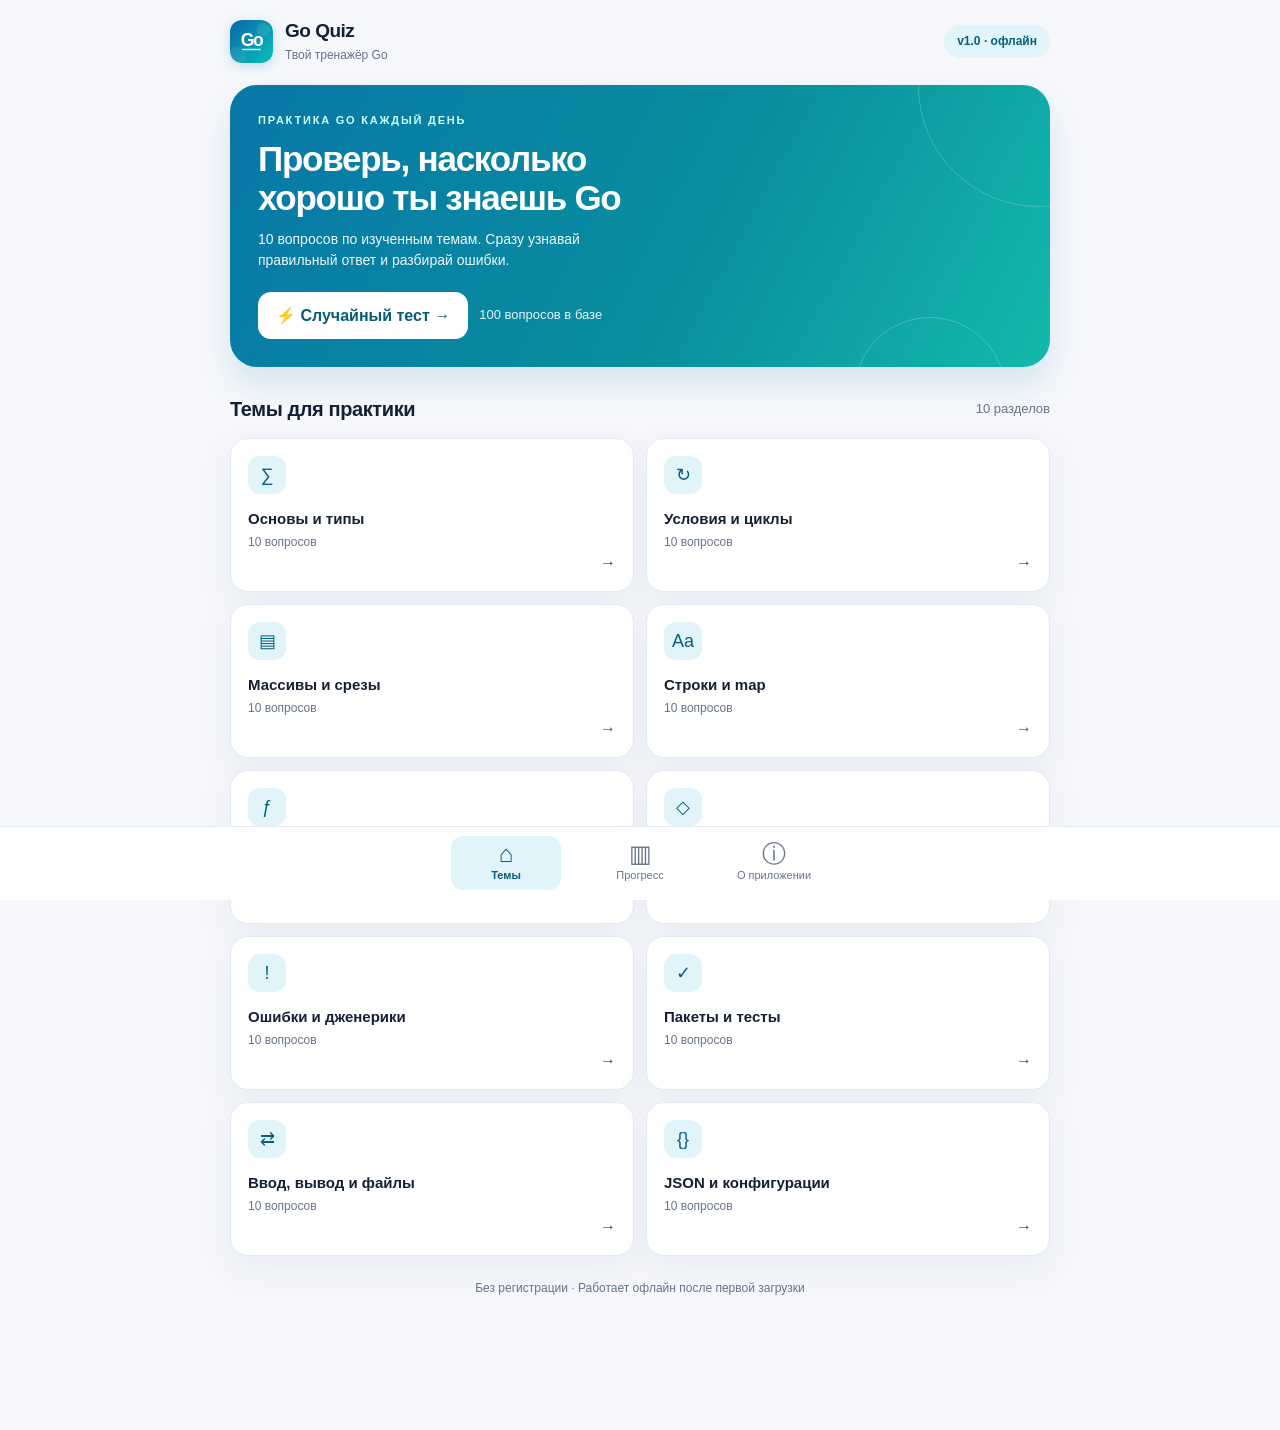
==== index.html @ a68bf825 "Publish Go Quiz v1.0 PWA with 100 Go questions and offline support" ====
<!doctype html>
<html lang="ru">
<head>
  <meta charset="utf-8">
  <meta name="viewport" content="width=device-width, initial-scale=1, viewport-fit=cover">
  <meta name="theme-color" content="#f5f7fb" media="(prefers-color-scheme: light)">
  <meta name="theme-color" content="#0d1420" media="(prefers-color-scheme: dark)">
  <meta name="apple-mobile-web-app-capable" content="yes">
  <meta name="apple-mobile-web-app-status-bar-style" content="default">
  <meta name="apple-mobile-web-app-title" content="Go Quiz">
  <meta name="description" content="Тренажёр Go: теория и разбор кода по пройденным темам.">
  
  
  
  <link rel="stylesheet" href="./styles.css">
  <link rel="manifest" href="./manifest.webmanifest">
  <link rel="icon" type="image/svg+xml" href="./icons/icon.svg">
  <link rel="apple-touch-icon" href="./icons/icon-180.png">
  <title>Go Quiz — тренажёр языка Go</title>
  
</head>
<body>
  <div class="shell">
    <header class="topbar">
      <div class="brand" id="brand-home" role="button" tabindex="0" aria-label="На главную">
        <img src="./icons/icon.svg" alt="" width="43" height="43">
        <span><strong>Go Quiz</strong><small>Твой тренажёр Go</small></span>
      </div>
      <span class="top-chip">v1.0 · офлайн</span>
    </header>
    <main id="app" class="main" aria-live="off"><div class="loading"><div class="loader"></div>Загружаем вопросы…</div></main>
    <nav class="bottom-nav" id="bottom-nav" aria-label="Основная навигация">
      <button type="button" class="nav-btn active" data-route="home" aria-current="page"><span aria-hidden="true">⌂</span><small>Темы</small></button>
      <button type="button" class="nav-btn" data-route="stats"><span aria-hidden="true">▥</span><small>Прогресс</small></button>
      <button type="button" class="nav-btn" data-route="about"><span aria-hidden="true">ⓘ</span><small>О приложении</small></button>
    </nav>
  </div>
  <div id="toast" class="toast" role="status" aria-live="polite"></div>
<script defer src="./app.js"></script>
</body>
</html>
---- styles.css ----
:root{font-family:-apple-system,BlinkMacSystemFont,"Segoe UI",Arial,sans-serif;color-scheme:light;--bg:#f5f7fb;--surface:#fff;--muted-bg:#eef3fa;--ink:#142033;--muted:#667489;--line:#e3eaf3;--accent:#087eae;--accent-soft:#e0f4f9;--accent-text:#075f80;--green:#19794c;--green-bg:#e5f7ed;--red:#bc3e46;--red-bg:#fdebed;--shadow:0 12px 36px rgba(23,48,90,.055)}
@media(prefers-color-scheme:dark){:root{color-scheme:dark;--bg:#0d1420;--surface:#162234;--muted-bg:#202d42;--ink:#edf4fb;--muted:#9badc1;--line:#2d3c53;--accent:#57d0e9;--accent-soft:#173d4d;--accent-text:#86e4f5;--green:#76e0a7;--green-bg:#173f34;--red:#ff9ca0;--red-bg:#49272f;--shadow:0 10px 40px rgba(0,0,0,.14)}}
*{box-sizing:border-box}html{min-height:100%;background:var(--bg)}body{margin:0;background:var(--bg);color:var(--ink);font-size:16px;line-height:1.45;-webkit-tap-highlight-color:transparent}button{font:inherit;cursor:pointer}button:focus-visible,[tabindex]:focus-visible{outline:3px solid var(--accent);outline-offset:3px}.shell{max-width:860px;margin:0 auto;min-height:100dvh;padding:0 20px 120px}.topbar{display:flex;justify-content:space-between;align-items:center;padding:calc(20px + env(safe-area-inset-top)) 0 22px;gap:10px}.brand{display:flex;align-items:center;gap:12px;cursor:pointer;user-select:none}.brand img{border-radius:12px;box-shadow:0 3px 12px #007caf33}.brand span{display:flex;flex-direction:column;line-height:1.2;gap:5px}.brand strong{font-size:19px;font-weight:800;letter-spacing:-.5px}.brand small{font-size:12px;color:var(--muted)}.top-chip{color:var(--accent-text);background:var(--accent-soft);border:1px solid transparent;border-radius:999px;padding:7px 12px;font-size:12px;font-weight:750;white-space:nowrap}.main{min-height:65vh}.eyebrow{font-size:11px;letter-spacing:1.8px;text-transform:uppercase;font-weight:800;color:var(--accent-text);margin:0 0 10px}.hero{background:linear-gradient(118deg,#0877a8 0%,#098e9e 57%,#13b9ac 100%);color:#fff;border-radius:27px;padding:28px;position:relative;overflow:hidden;box-shadow:0 18px 30px rgba(0,133,160,.13)}.hero:before,.hero:after{content:"";position:absolute;border:1px solid #ffffff36;border-radius:50%;pointer-events:none}.hero:before{width:240px;height:240px;right:-110px;top:-120px}.hero:after{width:150px;height:150px;right:44px;bottom:-102px}.hero .eyebrow{color:#ccfff4}.hero h1{font-size:clamp(25px,5vw,35px);line-height:1.12;letter-spacing:-1.25px;margin:0 0 12px;max-width:460px}.hero p{margin:0 0 22px;opacity:.93;max-width:400px;font-size:14px}.hero-bottom{display:flex;align-items:center;gap:11px;flex-wrap:wrap}.hero-num{font-size:13px;opacity:.9}.section-title{margin:28px 0 14px;display:flex;align-items:center;justify-content:space-between;gap:8px}.section-title h2{margin:0;font-size:20px;letter-spacing:-.4px}.section-title span{font-size:13px;color:var(--muted)}.topics{display:grid;grid-template-columns:repeat(2,minmax(0,1fr));gap:12px}.topic-card{background:var(--surface);border:1px solid var(--line);border-radius:18px;padding:17px;display:flex;flex-direction:column;align-items:flex-start;text-align:left;min-height:150px;box-shadow:var(--shadow);transition:transform .15s,border-color .15s;color:var(--ink)}.topic-card:hover{transform:translateY(-2px);border-color:var(--accent)}.topic-card .topic-icon{width:38px;height:38px;background:var(--accent-soft);border-radius:12px;display:grid;place-items:center;color:var(--accent-text);font-size:18px;margin-bottom:15px}.topic-card .topic-title{font-size:15px;font-weight:780;line-height:1.3}.topic-card .topic-count{font-size:12px;color:var(--muted);margin-top:5px}.topic-card .topic-arrow{margin-top:auto;align-self:flex-end;color:var(--accent-text);font-weight:700}.btn{border:0;border-radius:13px;padding:12px 18px;font-weight:750;min-height:47px;display:inline-flex;justify-content:center;align-items:center;gap:9px;text-decoration:none}.btn-primary{color:#fff;background:#087da9}.btn-primary:hover{background:#00678e}.btn-hero{color:#075b79;background:#fff}.btn-hero:hover{background:#e5fcff}.btn-outline{background:var(--surface);color:var(--ink);border:1px solid var(--line)}.btn-outline:hover{border-color:var(--accent)}.btn-full{width:100%}.btn:disabled{opacity:.45;cursor:not-allowed}.muted{color:var(--muted)}.card{background:var(--surface);border:1px solid var(--line);border-radius:19px;padding:22px;box-shadow:var(--shadow)}.note{background:var(--muted-bg);border-radius:14px;padding:15px 16px;color:var(--muted);font-size:13px}.note strong{color:var(--ink)}.stack{display:grid;gap:12px}.quiz-top{display:flex;justify-content:space-between;align-items:center;gap:8px;margin:6px 0 16px}.back-btn{border:0;background:transparent;color:var(--muted);padding:9px 0;font-weight:700}.progress{display:flex;gap:5px;margin-bottom:22px}.progress-part{height:6px;border-radius:5px;background:var(--line);flex:1}.progress-part.done{background:var(--accent)}.progress-part.good{background:var(--green)}.progress-part.bad{background:var(--red)}.question-meta{display:flex;gap:8px;flex-wrap:wrap;align-items:center;margin-bottom:14px}.pill{font-size:12px;font-weight:700;color:var(--accent-text);background:var(--accent-soft);padding:6px 10px;border-radius:999px}.question-title{font-size:clamp(20px,4vw,26px);line-height:1.32;letter-spacing:-.5px;margin:0 0 18px;font-weight:800;white-space:pre-wrap}pre{background:#0d1d31;color:#e6f9ff;border-radius:15px;padding:19px;font-size:13px;line-height:1.6;overflow-x:auto;margin:0 0 22px;tab-size:4;-webkit-overflow-scrolling:touch}pre code{font-family:ui-monospace,SFMono-Regular,Menlo,Consolas,monospace;white-space:pre}.answers{display:grid;gap:10px}.answer{color:var(--ink);background:var(--surface);border:1.5px solid var(--line);border-radius:14px;text-align:left;min-height:60px;padding:12px 14px;display:flex;align-items:center;gap:12px;line-height:1.35}.answer .letter{display:grid;place-items:center;width:30px;height:30px;flex-shrink:0;border-radius:9px;background:var(--muted-bg);font-size:12px;font-weight:800;color:var(--muted)}.answer:not(:disabled):hover{border-color:var(--accent);background:var(--accent-soft)}.answer:disabled{cursor:default;opacity:1}.answer.is-right{border-color:var(--green);background:var(--green-bg)}.answer.is-right .letter{color:var(--green);background:transparent}.answer.is-wrong{border-color:var(--red);background:var(--red-bg)}.answer.is-wrong .letter{color:var(--red);background:transparent}.answer .check{margin-left:auto;font-weight:800}.feedback{border-radius:16px;padding:16px 18px;margin-top:19px;background:var(--green-bg);border:1px solid var(--green);font-size:14px}.feedback.wrong{background:var(--red-bg);border-color:var(--red)}.feedback strong{font-size:15px}.feedback p{margin:8px 0 0;line-height:1.55}.quiz-controls{display:flex;justify-content:flex-end;gap:10px;margin-top:20px}.result-hero{text-align:center;padding:28px 18px;background:var(--surface);border:1px solid var(--line);border-radius:22px;box-shadow:var(--shadow)}.score-circle{border:9px solid var(--accent);width:136px;height:136px;display:flex;align-items:center;justify-content:center;flex-direction:column;border-radius:50%;margin:6px auto 20px}.score-circle strong{font-size:36px;line-height:1}.score-circle small{color:var(--muted);margin-top:6px}.result-hero h1{margin:0 0 7px;font-size:25px}.result-hero p{margin:0 0 20px;color:var(--muted);font-size:14px}.result-actions{display:flex;gap:10px;justify-content:center;flex-wrap:wrap}.review-item{background:var(--surface);border:1px solid var(--line);border-radius:16px;padding:16px}.review-item .review-q{font-weight:800;margin:8px 0}.review-item .review-code{font-size:12px;margin:10px 0}.review-item .review-answer{font-size:13px;color:var(--red);margin-top:10px}.review-item .review-right{color:var(--green)}.review-item p:last-child{font-size:13px;margin-bottom:0;color:var(--muted)}.stat-grid{display:grid;grid-template-columns:repeat(3,1fr);gap:10px}.stat{padding:17px 12px;text-align:center;border-radius:15px;background:var(--surface);border:1px solid var(--line)}.stat strong{font-size:25px;display:block}.stat span{font-size:11px;color:var(--muted)}.history-row{display:flex;align-items:center;justify-content:space-between;gap:12px;padding:13px 0;border-bottom:1px solid var(--line)}.history-row:last-child{border-bottom:0}.history-row b{font-size:14px}.history-row small{display:block;color:var(--muted);margin-top:3px}.bar{height:7px;border-radius:8px;background:var(--muted-bg);overflow:hidden;margin-top:9px}.bar>div{height:100%;background:var(--accent);border-radius:8px}.topic-progress{margin-bottom:18px}.topic-progress:last-child{margin-bottom:0}.topic-progress-header{display:flex;justify-content:space-between;font-size:13px;gap:10px}.topic-progress-header span{color:var(--muted)}.about-list{padding-left:21px;color:var(--muted);font-size:14px;line-height:1.8}.about-list li{margin-bottom:6px}.bottom-nav{position:fixed;z-index:5;bottom:0;left:0;right:0;display:flex;justify-content:center;gap:min(2vw,24px);padding:9px max(16px,env(safe-area-inset-right)) calc(10px + env(safe-area-inset-bottom)) max(16px,env(safe-area-inset-left));background:color-mix(in srgb,var(--surface) 94%,transparent);backdrop-filter:blur(18px);border-top:1px solid var(--line)}.nav-btn{border:0;background:transparent;color:var(--muted);display:flex;align-items:center;flex-direction:column;gap:2px;width:110px;padding:6px 12px;border-radius:12px}.nav-btn span{font-size:24px;line-height:1}.nav-btn small{font-size:11px}.nav-btn.active{color:var(--accent-text);background:var(--accent-soft);font-weight:800}.bottom-nav.is-hidden{display:none}.toast{position:fixed;left:50%;bottom:calc(88px + env(safe-area-inset-bottom));transform:translate(-50%,20px);opacity:0;pointer-events:none;background:var(--ink);color:var(--surface);padding:12px 19px;border-radius:12px;font-size:13px;transition:opacity .2s,transform .2s;z-index:10;max-width:92vw;text-align:center}.toast.visible{opacity:1;transform:translate(-50%,0)}.loading{min-height:50vh;display:flex;align-items:center;justify-content:center;flex-direction:column;gap:20px;color:var(--muted)}.loader{width:34px;height:34px;border:4px solid var(--line);border-top-color:var(--accent);border-radius:50%;animation:spin 1s linear infinite}@keyframes spin{to{transform:rotate(360deg)}}.empty{padding:42px 18px;text-align:center}.empty h2{margin:8px 0}.empty p{color:var(--muted);font-size:14px}.foot-note{margin-top:24px;font-size:12px;color:var(--muted);text-align:center}.subheading{font-weight:800;margin:0 0 8px}.resume{display:flex;gap:12px;align-items:center;justify-content:space-between;background:var(--accent-soft);color:var(--ink);border:1px solid var(--accent);border-radius:16px;padding:16px;margin-bottom:17px}.resume small{display:block;color:var(--muted);margin-top:3px}.resume button{white-space:nowrap}@media(max-width:490px){.shell{padding-left:15px;padding-right:15px}.topbar{padding-bottom:19px}.topics{gap:9px}.topic-card{padding:14px;min-height:148px}.topic-card .topic-title{font-size:14px}.hero{padding:24px 21px}.card{padding:17px}.question-title{font-size:21px}.quiz-controls .btn{flex:1}.stat-grid{gap:7px}.stat{padding:16px 6px}.stat strong{font-size:22px}.top-chip{font-size:11px}.resume{flex-wrap:wrap}}@media(prefers-reduced-motion:reduce){*,*:before,*:after{animation-duration:.01ms!important;transition-duration:.01ms!important} }

.code-caption{color:var(--muted);font-size:11px;margin:-13px 0 17px}
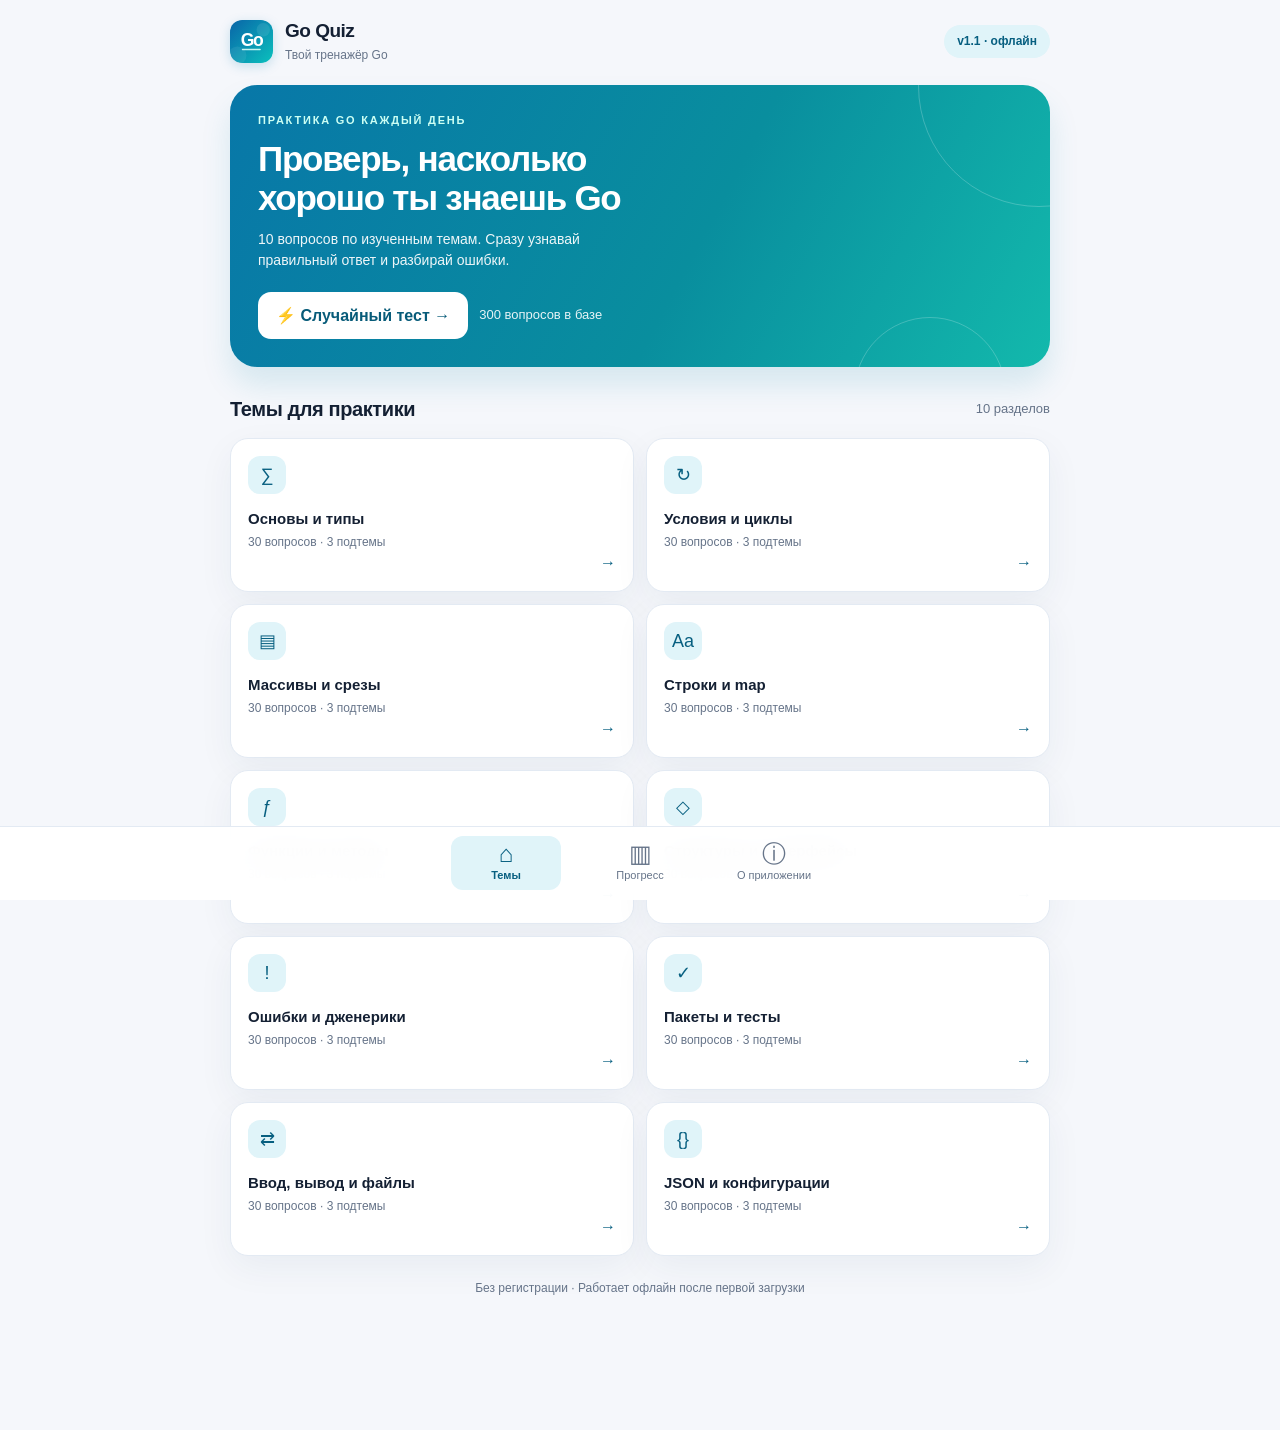
==== commit ba3d45f4: "Release Go Quiz v1.1: 300 questions, 30 subtopics, spaced question pools" ====
--- a/index.html
+++ b/index.html
@@ -9,15 +9,12 @@
   <meta name="apple-mobile-web-app-status-bar-style" content="default">
   <meta name="apple-mobile-web-app-title" content="Go Quiz">
   <meta name="description" content="Тренажёр Go: теория и разбор кода по пройденным темам.">
-  
-  
-  
-  <link rel="stylesheet" href="./styles.css">
   <link rel="manifest" href="./manifest.webmanifest">
   <link rel="icon" type="image/svg+xml" href="./icons/icon.svg">
   <link rel="apple-touch-icon" href="./icons/icon-180.png">
+  <link rel="stylesheet" href="./styles.css">
   <title>Go Quiz — тренажёр языка Go</title>
-  
+  <script defer src="./app.js"></script>
 </head>
 <body>
   <div class="shell">
@@ -26,7 +23,7 @@
         <img src="./icons/icon.svg" alt="" width="43" height="43">
         <span><strong>Go Quiz</strong><small>Твой тренажёр Go</small></span>
       </div>
-      <span class="top-chip">v1.0 · офлайн</span>
+      <span class="top-chip">v1.1 · офлайн</span>
     </header>
     <main id="app" class="main" aria-live="off"><div class="loading"><div class="loader"></div>Загружаем вопросы…</div></main>
     <nav class="bottom-nav" id="bottom-nav" aria-label="Основная навигация">
@@ -36,6 +33,5 @@
     </nav>
   </div>
   <div id="toast" class="toast" role="status" aria-live="polite"></div>
-<script defer src="./app.js"></script>
 </body>
 </html>
--- a/styles.css
+++ b/styles.css
@@ -3,3 +3,14 @@
 *{box-sizing:border-box}html{min-height:100%;background:var(--bg)}body{margin:0;background:var(--bg);color:var(--ink);font-size:16px;line-height:1.45;-webkit-tap-highlight-color:transparent}button{font:inherit;cursor:pointer}button:focus-visible,[tabindex]:focus-visible{outline:3px solid var(--accent);outline-offset:3px}.shell{max-width:860px;margin:0 auto;min-height:100dvh;padding:0 20px 120px}.topbar{display:flex;justify-content:space-between;align-items:center;padding:calc(20px + env(safe-area-inset-top)) 0 22px;gap:10px}.brand{display:flex;align-items:center;gap:12px;cursor:pointer;user-select:none}.brand img{border-radius:12px;box-shadow:0 3px 12px #007caf33}.brand span{display:flex;flex-direction:column;line-height:1.2;gap:5px}.brand strong{font-size:19px;font-weight:800;letter-spacing:-.5px}.brand small{font-size:12px;color:var(--muted)}.top-chip{color:var(--accent-text);background:var(--accent-soft);border:1px solid transparent;border-radius:999px;padding:7px 12px;font-size:12px;font-weight:750;white-space:nowrap}.main{min-height:65vh}.eyebrow{font-size:11px;letter-spacing:1.8px;text-transform:uppercase;font-weight:800;color:var(--accent-text);margin:0 0 10px}.hero{background:linear-gradient(118deg,#0877a8 0%,#098e9e 57%,#13b9ac 100%);color:#fff;border-radius:27px;padding:28px;position:relative;overflow:hidden;box-shadow:0 18px 30px rgba(0,133,160,.13)}.hero:before,.hero:after{content:"";position:absolute;border:1px solid #ffffff36;border-radius:50%;pointer-events:none}.hero:before{width:240px;height:240px;right:-110px;top:-120px}.hero:after{width:150px;height:150px;right:44px;bottom:-102px}.hero .eyebrow{color:#ccfff4}.hero h1{font-size:clamp(25px,5vw,35px);line-height:1.12;letter-spacing:-1.25px;margin:0 0 12px;max-width:460px}.hero p{margin:0 0 22px;opacity:.93;max-width:400px;font-size:14px}.hero-bottom{display:flex;align-items:center;gap:11px;flex-wrap:wrap}.hero-num{font-size:13px;opacity:.9}.section-title{margin:28px 0 14px;display:flex;align-items:center;justify-content:space-between;gap:8px}.section-title h2{margin:0;font-size:20px;letter-spacing:-.4px}.section-title span{font-size:13px;color:var(--muted)}.topics{display:grid;grid-template-columns:repeat(2,minmax(0,1fr));gap:12px}.topic-card{background:var(--surface);border:1px solid var(--line);border-radius:18px;padding:17px;display:flex;flex-direction:column;align-items:flex-start;text-align:left;min-height:150px;box-shadow:var(--shadow);transition:transform .15s,border-color .15s;color:var(--ink)}.topic-card:hover{transform:translateY(-2px);border-color:var(--accent)}.topic-card .topic-icon{width:38px;height:38px;background:var(--accent-soft);border-radius:12px;display:grid;place-items:center;color:var(--accent-text);font-size:18px;margin-bottom:15px}.topic-card .topic-title{font-size:15px;font-weight:780;line-height:1.3}.topic-card .topic-count{font-size:12px;color:var(--muted);margin-top:5px}.topic-card .topic-arrow{margin-top:auto;align-self:flex-end;color:var(--accent-text);font-weight:700}.btn{border:0;border-radius:13px;padding:12px 18px;font-weight:750;min-height:47px;display:inline-flex;justify-content:center;align-items:center;gap:9px;text-decoration:none}.btn-primary{color:#fff;background:#087da9}.btn-primary:hover{background:#00678e}.btn-hero{color:#075b79;background:#fff}.btn-hero:hover{background:#e5fcff}.btn-outline{background:var(--surface);color:var(--ink);border:1px solid var(--line)}.btn-outline:hover{border-color:var(--accent)}.btn-full{width:100%}.btn:disabled{opacity:.45;cursor:not-allowed}.muted{color:var(--muted)}.card{background:var(--surface);border:1px solid var(--line);border-radius:19px;padding:22px;box-shadow:var(--shadow)}.note{background:var(--muted-bg);border-radius:14px;padding:15px 16px;color:var(--muted);font-size:13px}.note strong{color:var(--ink)}.stack{display:grid;gap:12px}.quiz-top{display:flex;justify-content:space-between;align-items:center;gap:8px;margin:6px 0 16px}.back-btn{border:0;background:transparent;color:var(--muted);padding:9px 0;font-weight:700}.progress{display:flex;gap:5px;margin-bottom:22px}.progress-part{height:6px;border-radius:5px;background:var(--line);flex:1}.progress-part.done{background:var(--accent)}.progress-part.good{background:var(--green)}.progress-part.bad{background:var(--red)}.question-meta{display:flex;gap:8px;flex-wrap:wrap;align-items:center;margin-bottom:14px}.pill{font-size:12px;font-weight:700;color:var(--accent-text);background:var(--accent-soft);padding:6px 10px;border-radius:999px}.question-title{font-size:clamp(20px,4vw,26px);line-height:1.32;letter-spacing:-.5px;margin:0 0 18px;font-weight:800;white-space:pre-wrap}pre{background:#0d1d31;color:#e6f9ff;border-radius:15px;padding:19px;font-size:13px;line-height:1.6;overflow-x:auto;margin:0 0 22px;tab-size:4;-webkit-overflow-scrolling:touch}pre code{font-family:ui-monospace,SFMono-Regular,Menlo,Consolas,monospace;white-space:pre}.answers{display:grid;gap:10px}.answer{color:var(--ink);background:var(--surface);border:1.5px solid var(--line);border-radius:14px;text-align:left;min-height:60px;padding:12px 14px;display:flex;align-items:center;gap:12px;line-height:1.35}.answer .letter{display:grid;place-items:center;width:30px;height:30px;flex-shrink:0;border-radius:9px;background:var(--muted-bg);font-size:12px;font-weight:800;color:var(--muted)}.answer:not(:disabled):hover{border-color:var(--accent);background:var(--accent-soft)}.answer:disabled{cursor:default;opacity:1}.answer.is-right{border-color:var(--green);background:var(--green-bg)}.answer.is-right .letter{color:var(--green);background:transparent}.answer.is-wrong{border-color:var(--red);background:var(--red-bg)}.answer.is-wrong .letter{color:var(--red);background:transparent}.answer .check{margin-left:auto;font-weight:800}.feedback{border-radius:16px;padding:16px 18px;margin-top:19px;background:var(--green-bg);border:1px solid var(--green);font-size:14px}.feedback.wrong{background:var(--red-bg);border-color:var(--red)}.feedback strong{font-size:15px}.feedback p{margin:8px 0 0;line-height:1.55}.quiz-controls{display:flex;justify-content:flex-end;gap:10px;margin-top:20px}.result-hero{text-align:center;padding:28px 18px;background:var(--surface);border:1px solid var(--line);border-radius:22px;box-shadow:var(--shadow)}.score-circle{border:9px solid var(--accent);width:136px;height:136px;display:flex;align-items:center;justify-content:center;flex-direction:column;border-radius:50%;margin:6px auto 20px}.score-circle strong{font-size:36px;line-height:1}.score-circle small{color:var(--muted);margin-top:6px}.result-hero h1{margin:0 0 7px;font-size:25px}.result-hero p{margin:0 0 20px;color:var(--muted);font-size:14px}.result-actions{display:flex;gap:10px;justify-content:center;flex-wrap:wrap}.review-item{background:var(--surface);border:1px solid var(--line);border-radius:16px;padding:16px}.review-item .review-q{font-weight:800;margin:8px 0}.review-item .review-code{font-size:12px;margin:10px 0}.review-item .review-answer{font-size:13px;color:var(--red);margin-top:10px}.review-item .review-right{color:var(--green)}.review-item p:last-child{font-size:13px;margin-bottom:0;color:var(--muted)}.stat-grid{display:grid;grid-template-columns:repeat(3,1fr);gap:10px}.stat{padding:17px 12px;text-align:center;border-radius:15px;background:var(--surface);border:1px solid var(--line)}.stat strong{font-size:25px;display:block}.stat span{font-size:11px;color:var(--muted)}.history-row{display:flex;align-items:center;justify-content:space-between;gap:12px;padding:13px 0;border-bottom:1px solid var(--line)}.history-row:last-child{border-bottom:0}.history-row b{font-size:14px}.history-row small{display:block;color:var(--muted);margin-top:3px}.bar{height:7px;border-radius:8px;background:var(--muted-bg);overflow:hidden;margin-top:9px}.bar>div{height:100%;background:var(--accent);border-radius:8px}.topic-progress{margin-bottom:18px}.topic-progress:last-child{margin-bottom:0}.topic-progress-header{display:flex;justify-content:space-between;font-size:13px;gap:10px}.topic-progress-header span{color:var(--muted)}.about-list{padding-left:21px;color:var(--muted);font-size:14px;line-height:1.8}.about-list li{margin-bottom:6px}.bottom-nav{position:fixed;z-index:5;bottom:0;left:0;right:0;display:flex;justify-content:center;gap:min(2vw,24px);padding:9px max(16px,env(safe-area-inset-right)) calc(10px + env(safe-area-inset-bottom)) max(16px,env(safe-area-inset-left));background:color-mix(in srgb,var(--surface) 94%,transparent);backdrop-filter:blur(18px);border-top:1px solid var(--line)}.nav-btn{border:0;background:transparent;color:var(--muted);display:flex;align-items:center;flex-direction:column;gap:2px;width:110px;padding:6px 12px;border-radius:12px}.nav-btn span{font-size:24px;line-height:1}.nav-btn small{font-size:11px}.nav-btn.active{color:var(--accent-text);background:var(--accent-soft);font-weight:800}.bottom-nav.is-hidden{display:none}.toast{position:fixed;left:50%;bottom:calc(88px + env(safe-area-inset-bottom));transform:translate(-50%,20px);opacity:0;pointer-events:none;background:var(--ink);color:var(--surface);padding:12px 19px;border-radius:12px;font-size:13px;transition:opacity .2s,transform .2s;z-index:10;max-width:92vw;text-align:center}.toast.visible{opacity:1;transform:translate(-50%,0)}.loading{min-height:50vh;display:flex;align-items:center;justify-content:center;flex-direction:column;gap:20px;color:var(--muted)}.loader{width:34px;height:34px;border:4px solid var(--line);border-top-color:var(--accent);border-radius:50%;animation:spin 1s linear infinite}@keyframes spin{to{transform:rotate(360deg)}}.empty{padding:42px 18px;text-align:center}.empty h2{margin:8px 0}.empty p{color:var(--muted);font-size:14px}.foot-note{margin-top:24px;font-size:12px;color:var(--muted);text-align:center}.subheading{font-weight:800;margin:0 0 8px}.resume{display:flex;gap:12px;align-items:center;justify-content:space-between;background:var(--accent-soft);color:var(--ink);border:1px solid var(--accent);border-radius:16px;padding:16px;margin-bottom:17px}.resume small{display:block;color:var(--muted);margin-top:3px}.resume button{white-space:nowrap}@media(max-width:490px){.shell{padding-left:15px;padding-right:15px}.topbar{padding-bottom:19px}.topics{gap:9px}.topic-card{padding:14px;min-height:148px}.topic-card .topic-title{font-size:14px}.hero{padding:24px 21px}.card{padding:17px}.question-title{font-size:21px}.quiz-controls .btn{flex:1}.stat-grid{gap:7px}.stat{padding:16px 6px}.stat strong{font-size:22px}.top-chip{font-size:11px}.resume{flex-wrap:wrap}}@media(prefers-reduced-motion:reduce){*,*:before,*:after{animation-duration:.01ms!important;transition-duration:.01ms!important} }
 
 .code-caption{color:var(--muted);font-size:11px;margin:-13px 0 17px}
+
+/* v1.1: subtopic drill screen, same visual vocabulary as v1.0 */
+.subtopic-intro{font-size:14px;line-height:1.55;margin:0 0 18px}
+.scope-main{margin:18px 0 26px}
+.subtopics{display:grid;grid-template-columns:1fr;gap:11px}
+.subtopic-card{width:100%;color:var(--ink);background:var(--surface);border:1px solid var(--line);border-radius:16px;padding:18px;text-align:left;display:flex;align-items:center;gap:10px;box-shadow:var(--shadow)}
+.subtopic-card:hover{border-color:var(--accent)}
+.subtopic-title{font-weight:750;flex:1;font-size:15px}
+.subtopic-count{color:var(--muted);font-size:12px;white-space:nowrap}
+.subtopic-card .topic-arrow{color:var(--accent-text);font-weight:bold}
+@media(max-width:490px){.subtopic-card{padding:15px 12px}.subtopic-title{font-size:14px}}
